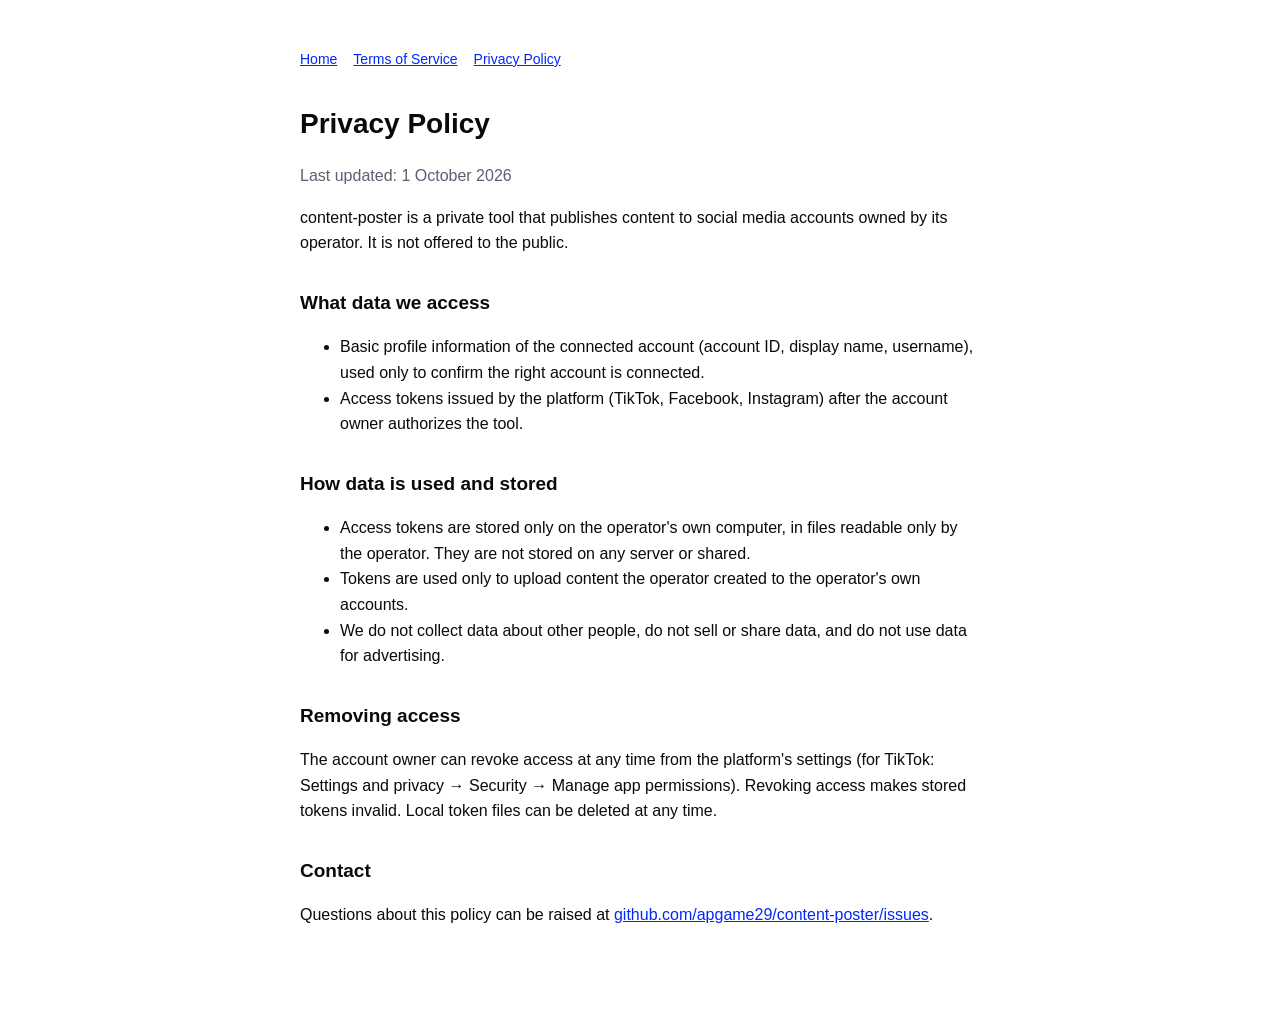
==== privacy.html @ bb304a1d "content-poster: landing, privacy, terms, OAuth callback page Co-Authored-By: Claude Opus 5.5 <norepl" ====
<!doctype html>
<html lang="en">
<head>
<meta charset="utf-8">
<meta name="viewport" content="width=device-width, initial-scale=1">
<title>Privacy Policy · content-poster</title>
<link rel="stylesheet" href="style.css">
</head>
<body>
<main>
<nav><a href="./">Home</a><a href="terms.html">Terms of Service</a><a href="privacy.html">Privacy Policy</a></nav>
<h1>Privacy Policy</h1>
<p class="muted">Last updated: 1 October 2026</p>

<p>content-poster is a private tool that publishes content to social media accounts owned by its operator. It is not offered to the public.</p>

<h2>What data we access</h2>
<ul>
  <li>Basic profile information of the connected account (account ID, display name, username), used only to confirm the right account is connected.</li>
  <li>Access tokens issued by the platform (TikTok, Facebook, Instagram) after the account owner authorizes the tool.</li>
</ul>

<h2>How data is used and stored</h2>
<ul>
  <li>Access tokens are stored only on the operator's own computer, in files readable only by the operator. They are not stored on any server or shared.</li>
  <li>Tokens are used only to upload content the operator created to the operator's own accounts.</li>
  <li>We do not collect data about other people, do not sell or share data, and do not use data for advertising.</li>
</ul>

<h2>Removing access</h2>
<p>The account owner can revoke access at any time from the platform's settings (for TikTok: Settings and privacy → Security → Manage app permissions). Revoking access makes stored tokens invalid. Local token files can be deleted at any time.</p>

<h2>Contact</h2>
<p>Questions about this policy can be raised at <a href="https://github.com/apgame29/content-poster/issues">github.com/apgame29/content-poster/issues</a>.</p>
</main>
</body>
</html>
---- style.css ----
:root { --bg:#ffffff; --ink:#0a0a0a; --muted:#5b6070; --accent:#0129fa; --soft:#e8edff; }
@media (prefers-color-scheme: dark) { :root { --bg:#0a0a0a; --ink:#f5f5f5; --muted:#a3a8b8; --accent:#7b93ff; --soft:#141a33; } }
* { box-sizing: border-box; }
body { margin:0; background:var(--bg); color:var(--ink); font:16px/1.6 -apple-system, "Segoe UI", "IBM Plex Sans Thai", sans-serif; }
main { max-width:720px; margin:0 auto; padding:48px 20px 80px; }
h1 { font-size:28px; margin:0 0 8px; }
h2 { font-size:19px; margin:32px 0 8px; }
p, li { color:var(--ink); }
.muted { color:var(--muted); }
nav { display:flex; gap:16px; flex-wrap:wrap; margin-bottom:32px; font-size:14px; }
a { color:var(--accent); }
.box { background:var(--soft); border-radius:12px; padding:16px; word-break:break-all; font-family: ui-monospace, Menlo, monospace; }
button { margin-top:12px; background:var(--accent); color:#fff; border:0; border-radius:999px; padding:10px 20px; font:inherit; cursor:pointer; }
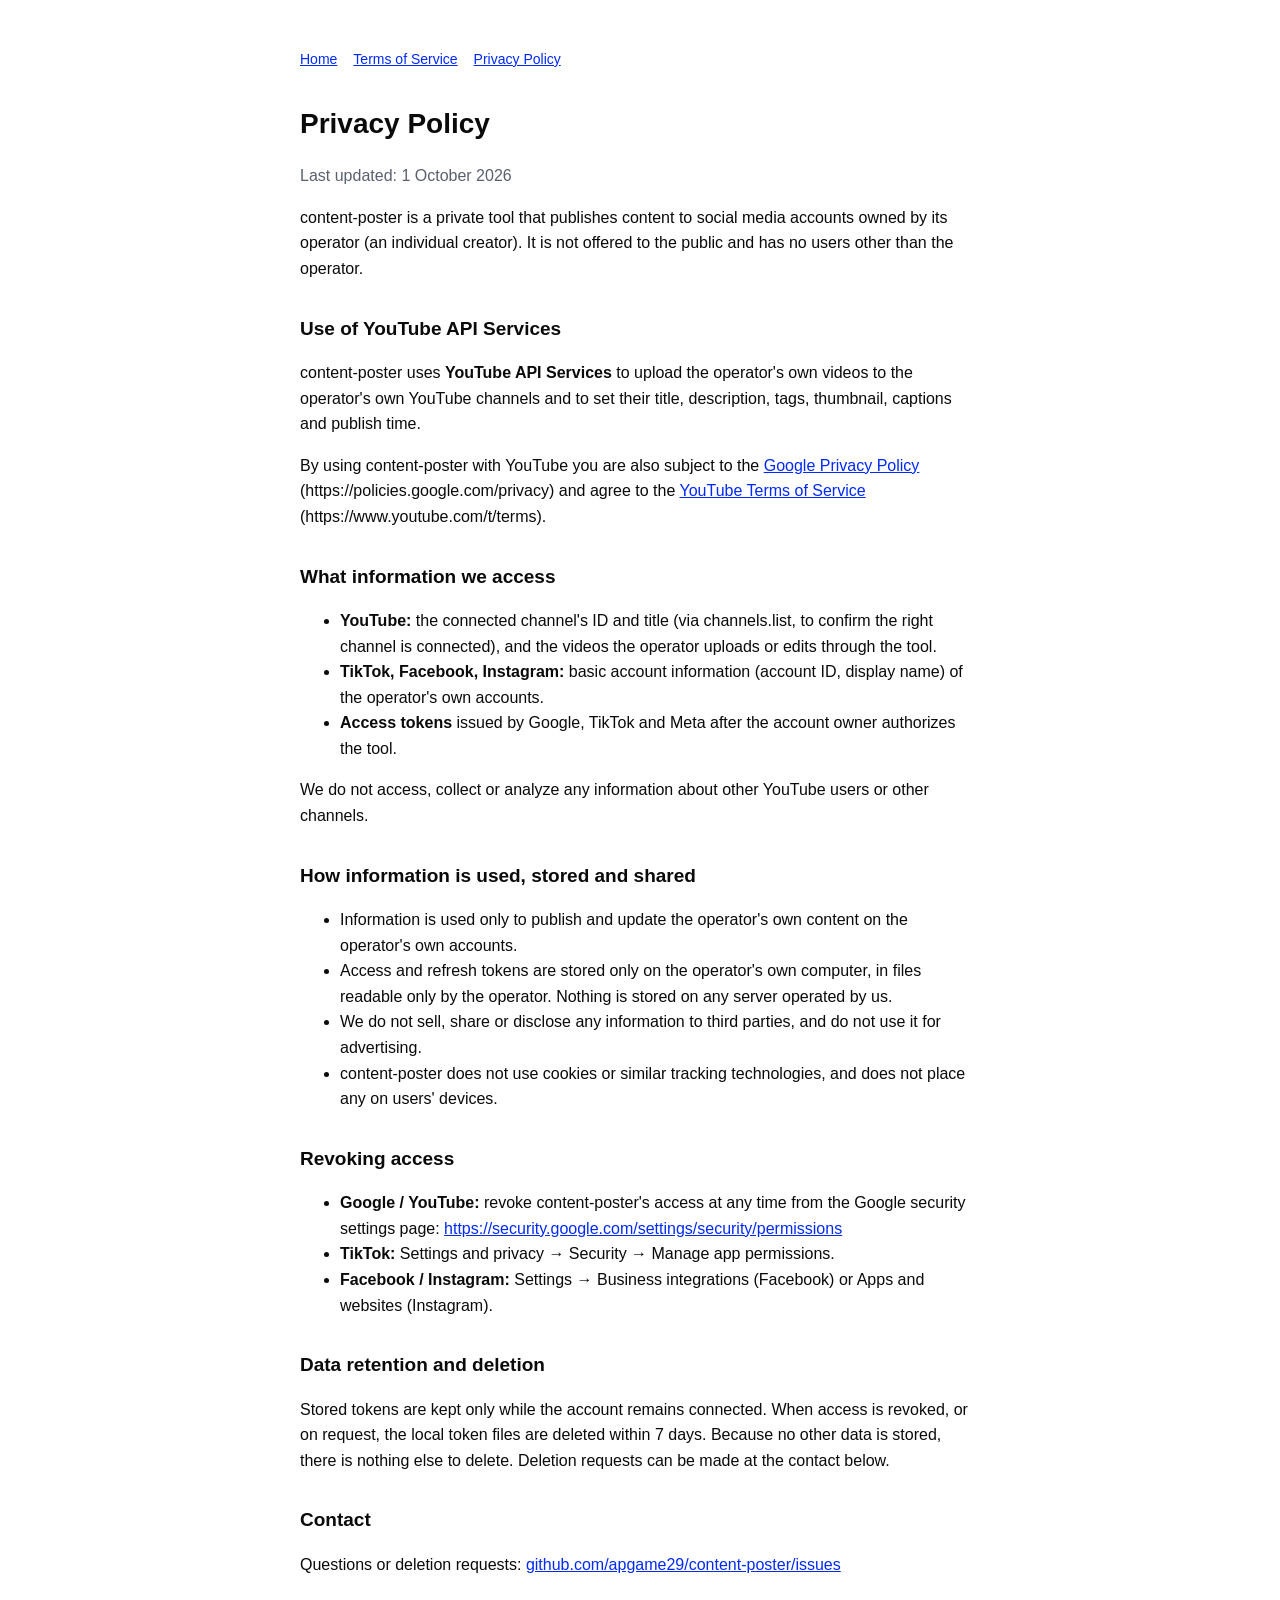
==== commit 53a8fa77: "Add YouTube API Services disclosures to privacy, terms and home Co-Authored-By: Claude Opus 5.5 <nor" ====
--- a/privacy.html
+++ b/privacy.html
@@ -12,26 +12,40 @@
 <h1>Privacy Policy</h1>
 <p class="muted">Last updated: 1 October 2026</p>
 
-<p>content-poster is a private tool that publishes content to social media accounts owned by its operator. It is not offered to the public.</p>
+<p>content-poster is a private tool that publishes content to social media accounts owned by its operator (an individual creator). It is not offered to the public and has no users other than the operator.</p>
 
-<h2>What data we access</h2>
+<h2>Use of YouTube API Services</h2>
+<p>content-poster uses <strong>YouTube API Services</strong> to upload the operator's own videos to the operator's own YouTube channels and to set their title, description, tags, thumbnail, captions and publish time.</p>
+<p>By using content-poster with YouTube you are also subject to the <a href="https://policies.google.com/privacy">Google Privacy Policy</a> (https://policies.google.com/privacy) and agree to the <a href="https://www.youtube.com/t/terms">YouTube Terms of Service</a> (https://www.youtube.com/t/terms).</p>
+
+<h2>What information we access</h2>
 <ul>
-  <li>Basic profile information of the connected account (account ID, display name, username), used only to confirm the right account is connected.</li>
-  <li>Access tokens issued by the platform (TikTok, Facebook, Instagram) after the account owner authorizes the tool.</li>
+  <li><strong>YouTube:</strong> the connected channel's ID and title (via channels.list, to confirm the right channel is connected), and the videos the operator uploads or edits through the tool.</li>
+  <li><strong>TikTok, Facebook, Instagram:</strong> basic account information (account ID, display name) of the operator's own accounts.</li>
+  <li><strong>Access tokens</strong> issued by Google, TikTok and Meta after the account owner authorizes the tool.</li>
+</ul>
+<p>We do not access, collect or analyze any information about other YouTube users or other channels.</p>
+
+<h2>How information is used, stored and shared</h2>
+<ul>
+  <li>Information is used only to publish and update the operator's own content on the operator's own accounts.</li>
+  <li>Access and refresh tokens are stored only on the operator's own computer, in files readable only by the operator. Nothing is stored on any server operated by us.</li>
+  <li>We do not sell, share or disclose any information to third parties, and do not use it for advertising.</li>
+  <li>content-poster does not use cookies or similar tracking technologies, and does not place any on users' devices.</li>
 </ul>
 
-<h2>How data is used and stored</h2>
+<h2>Revoking access</h2>
 <ul>
-  <li>Access tokens are stored only on the operator's own computer, in files readable only by the operator. They are not stored on any server or shared.</li>
-  <li>Tokens are used only to upload content the operator created to the operator's own accounts.</li>
-  <li>We do not collect data about other people, do not sell or share data, and do not use data for advertising.</li>
+  <li><strong>Google / YouTube:</strong> revoke content-poster's access at any time from the Google security settings page: <a href="https://security.google.com/settings/security/permissions">https://security.google.com/settings/security/permissions</a></li>
+  <li><strong>TikTok:</strong> Settings and privacy → Security → Manage app permissions.</li>
+  <li><strong>Facebook / Instagram:</strong> Settings → Business integrations (Facebook) or Apps and websites (Instagram).</li>
 </ul>
 
-<h2>Removing access</h2>
-<p>The account owner can revoke access at any time from the platform's settings (for TikTok: Settings and privacy → Security → Manage app permissions). Revoking access makes stored tokens invalid. Local token files can be deleted at any time.</p>
+<h2>Data retention and deletion</h2>
+<p>Stored tokens are kept only while the account remains connected. When access is revoked, or on request, the local token files are deleted within 7 days. Because no other data is stored, there is nothing else to delete. Deletion requests can be made at the contact below.</p>
 
 <h2>Contact</h2>
-<p>Questions about this policy can be raised at <a href="https://github.com/apgame29/content-poster/issues">github.com/apgame29/content-poster/issues</a>.</p>
+<p>Questions or deletion requests: <a href="https://github.com/apgame29/content-poster/issues">github.com/apgame29/content-poster/issues</a></p>
 </main>
 </body>
 </html>
